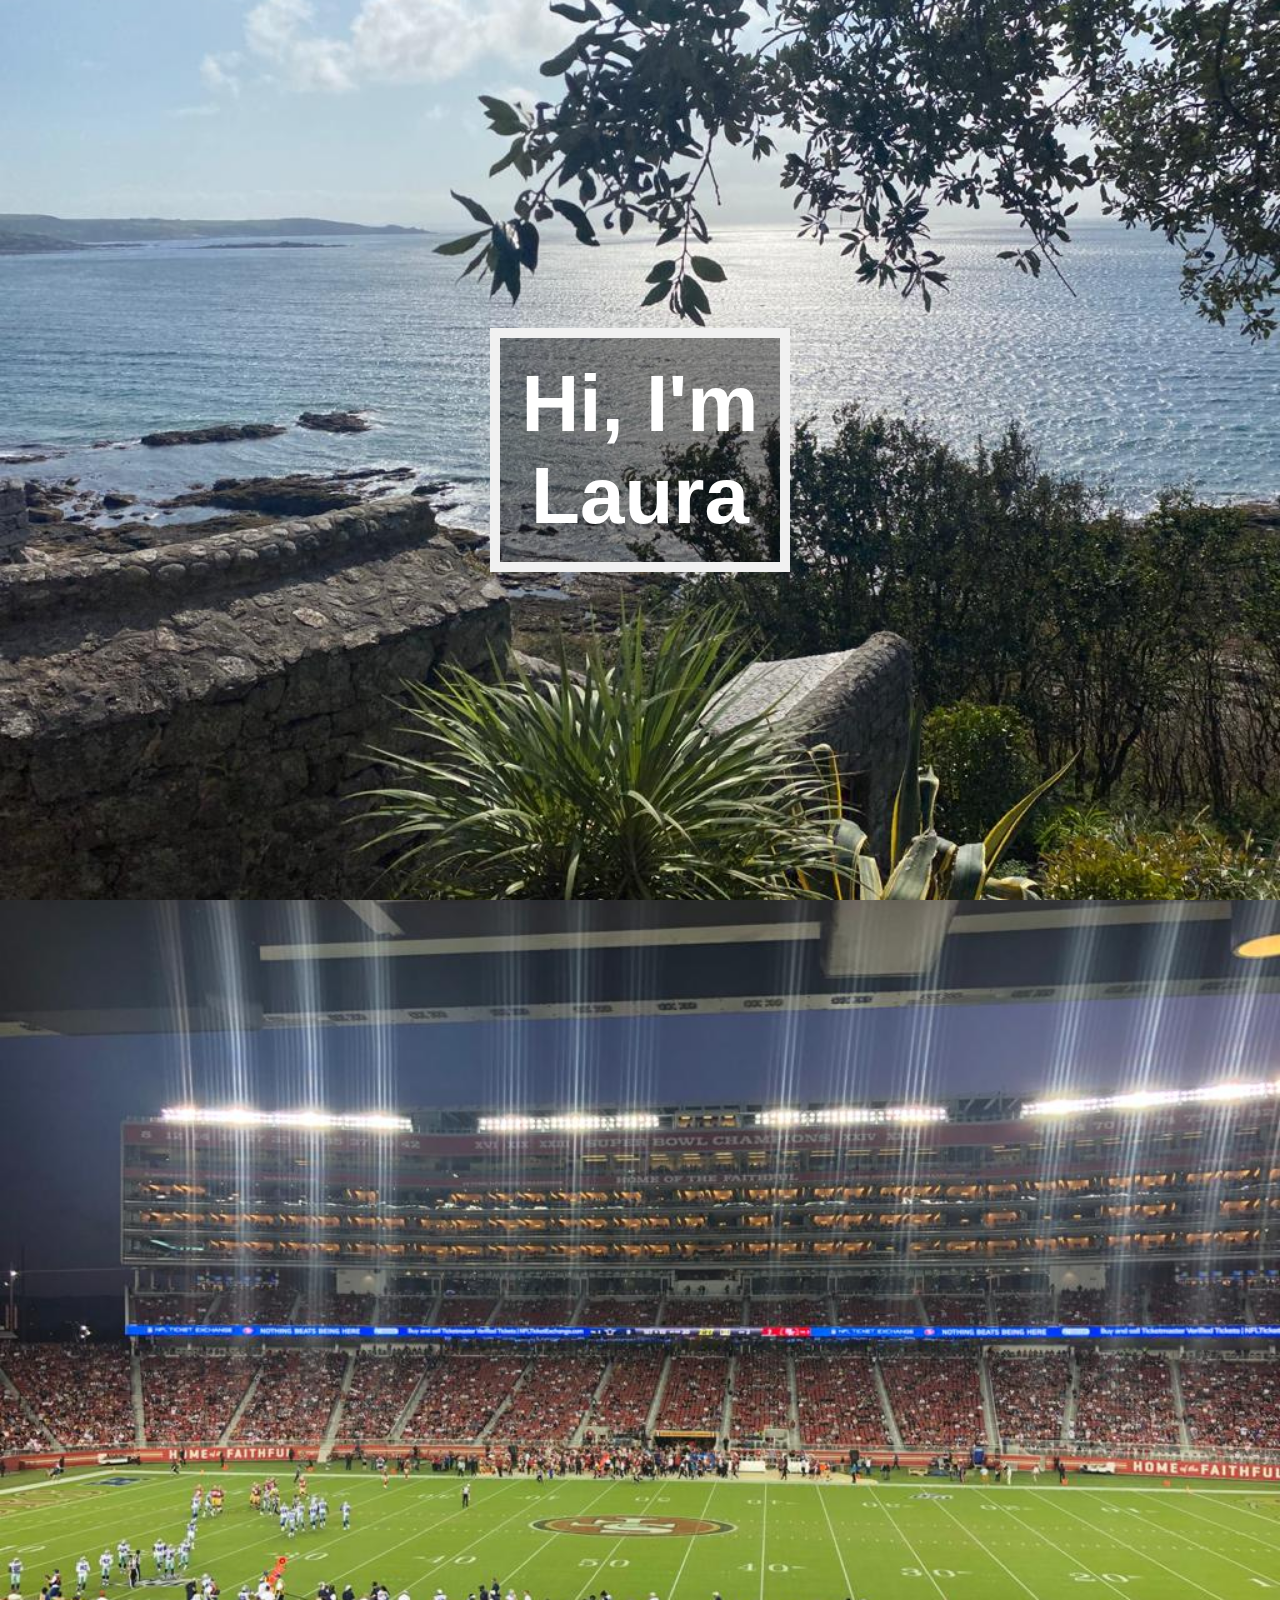
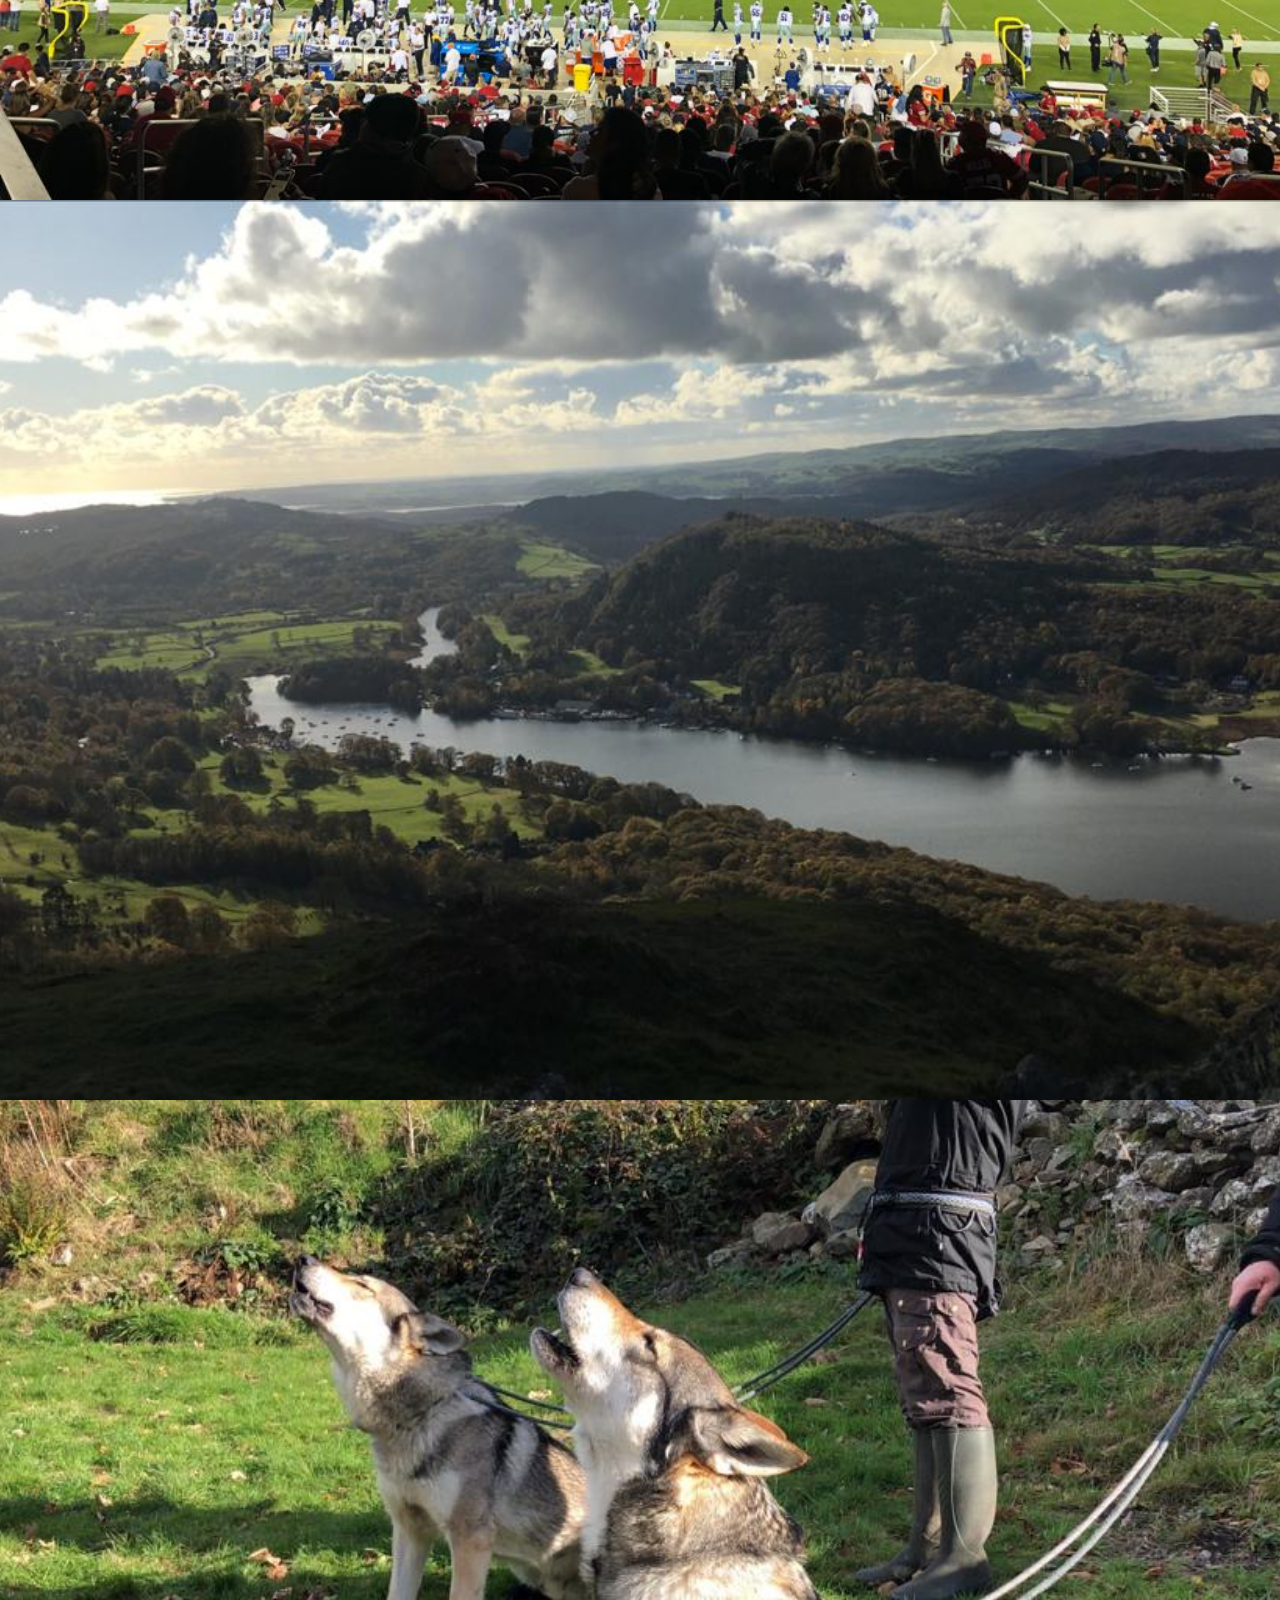
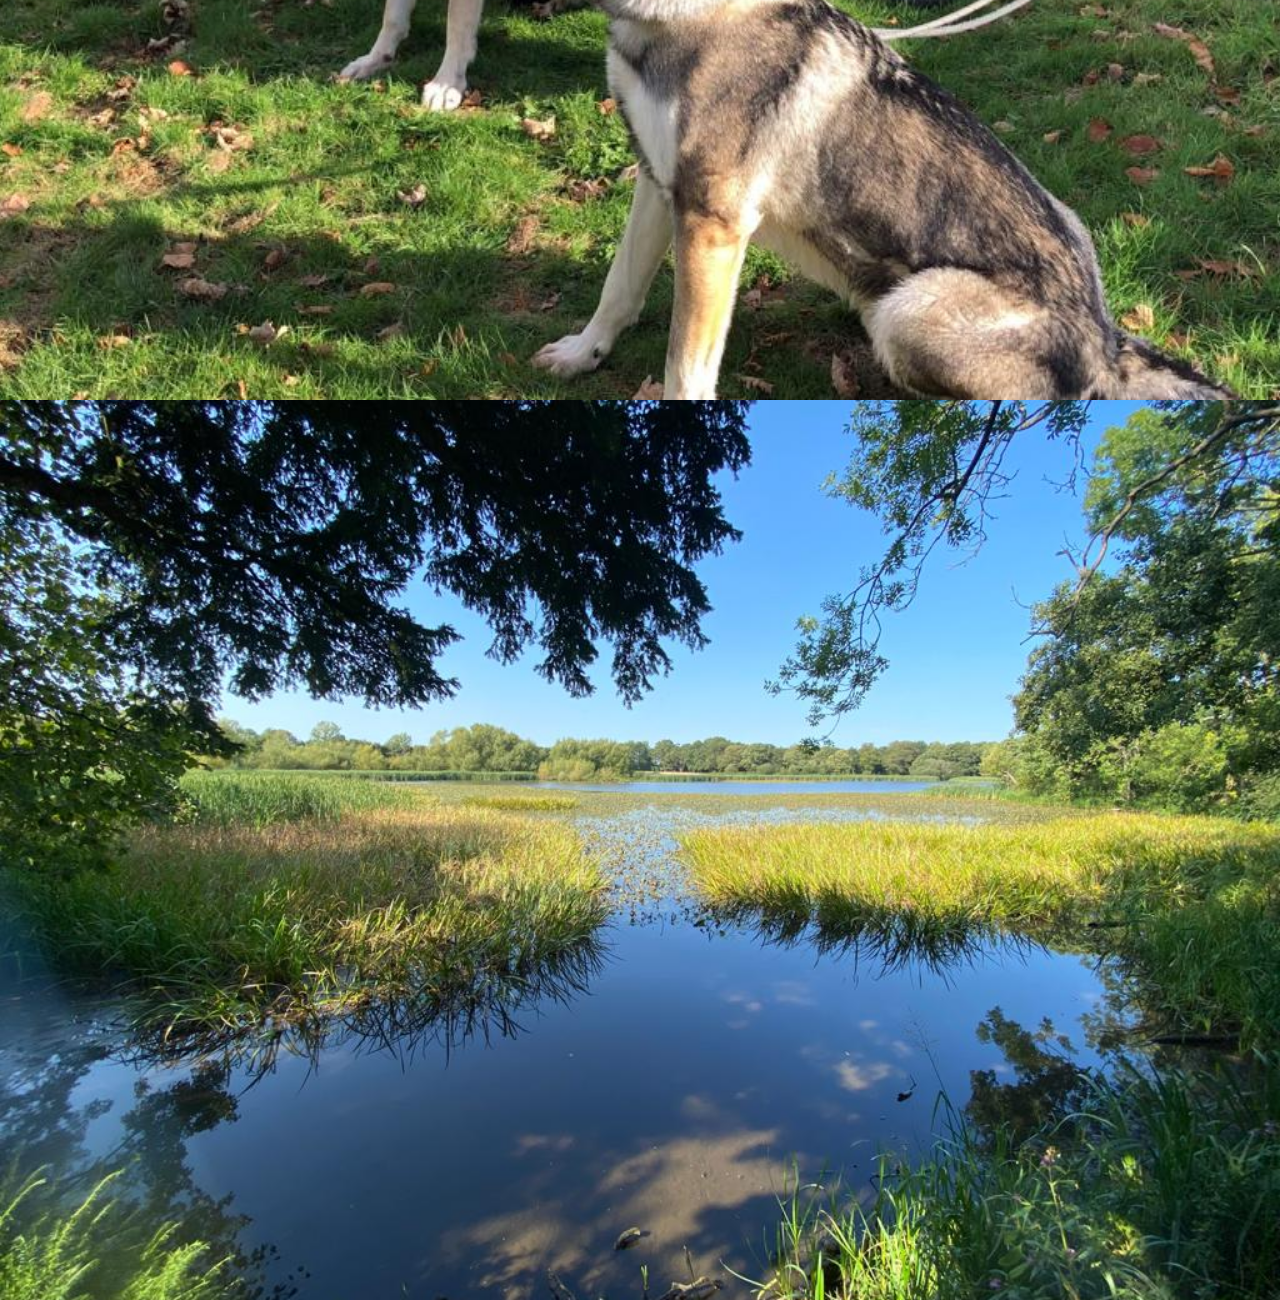
==== index.html @ 682f7866 "first commit" ====
<!DOCTYPE html>
<html lang="en">
  <head>
    <meta charset="UTF-8" />
    <!--meta name="viewport" content="width=device-width, initial-scale=1.0" /-->
    <meta name="viewport" content="width=device-width, initial-scale=1">
    <meta http-equiv="X-UA-Compatible" content="ie=edge" />
    <link rel="stylesheet" type="text/css" href="style.css" />
    <link href="https://fonts.googleapis.com/css2?family=Raleway:wght@400;500&display=swap" rel="stylesheet">
    <title>Laura</title>
  </head>
  <body>
    <div class="bg-image img1"></div>
    <div class="bg-image img2"></div>
    <div class="bg-image img3"></div>
    <div class="bg-image img4"></div>
    <div class="bg-image img5"></div>
    
    <div class="bg-text">
      <h4>Hi, I'm Laura</h4>
    
    </div>



    <!-- <div class="bg-text">Hi, I'm Laura</div>
    <h5 id="myInfo">School of Code 4.0 Bootcamper | Animal Lover | Sports Fan | PS4 Enthusiast</h5>
    (picture of me here) -->


    
    
 
  </body>
</html>
---- style.css ----
body, html {
    height: 100%;
    margin: 0;
    font-family: Arial, Helvetica, sans-serif;
  }
  
  * {
    box-sizing: border-box;
  }
  
  .bg-image {
    /* Full height */
    height: 100%;
    
    /* Center and scale the image nicely */
    background-position: center;
    background-repeat: no-repeat;
    background-size: cover;
  }
  
  /* Images used */
  .img1 { background-image: url("./images/1.jpg"); }
  .img2 { background-image: url("./images/2.jpg"); }
  .img3 { background-image: url("./images/3.jpg"); }
  .img4 { background-image: url("./images/4.jpg"); }
  .img5 { background-image: url("./images/5.jpg"); }

  
  /* Position text in the middle of the page/image */
  .bg-text {
    background-color: rgb(0,0,0); /* Fallback color */
    background-color: rgba(0,0,0, 0.4); /* Black w/opacity/see-through */
    color: white;
    font-weight: bold;
    font-size: 80px;
    border: 10px solid #f1f1f1;
    position: fixed;
    top: 50%;
    left: 50%;
    transform: translate(-50%, -50%);
    z-index: 2;
    width: 300px;
    padding: 20px;
    text-align: center;
  }

  h4 {
      margin: 0px;
  }












/* body {
    background: #667db6;  
background: -webkit-linear-gradient(to right, #667db6, #0082c8, #0082c8, #667db6);  
background: linear-gradient(to right, #667db6, #0082c8, #0082c8, #667db6); 
}

#mainTitle {
    background-color: lightblue;
    color: black;
    padding: 40px;
    text-align: center;
    font-family: 'Raleway', sans-serif;
}

#myInfo {
    background-color: lightblue;
    color: black;
    padding: 40px;
    text-align: center;
    font-family: 'Raleway', sans-serif;
}
  

.bg-text {
    background-color: rgb(0,0,0);
    background-color: rgba(0,0,0,0.4);
    color: white;
    font-weight: bold;
    font-size: 80px;
    border: 10px solid #f1f1f1;
    position: fixed;
    top: 50%;
    left: 50%;
    transform: translate(-50%, -50%);
    z-index: 2;
    width: 300px;
    padding: 20px;
    text-align: center;
    } */
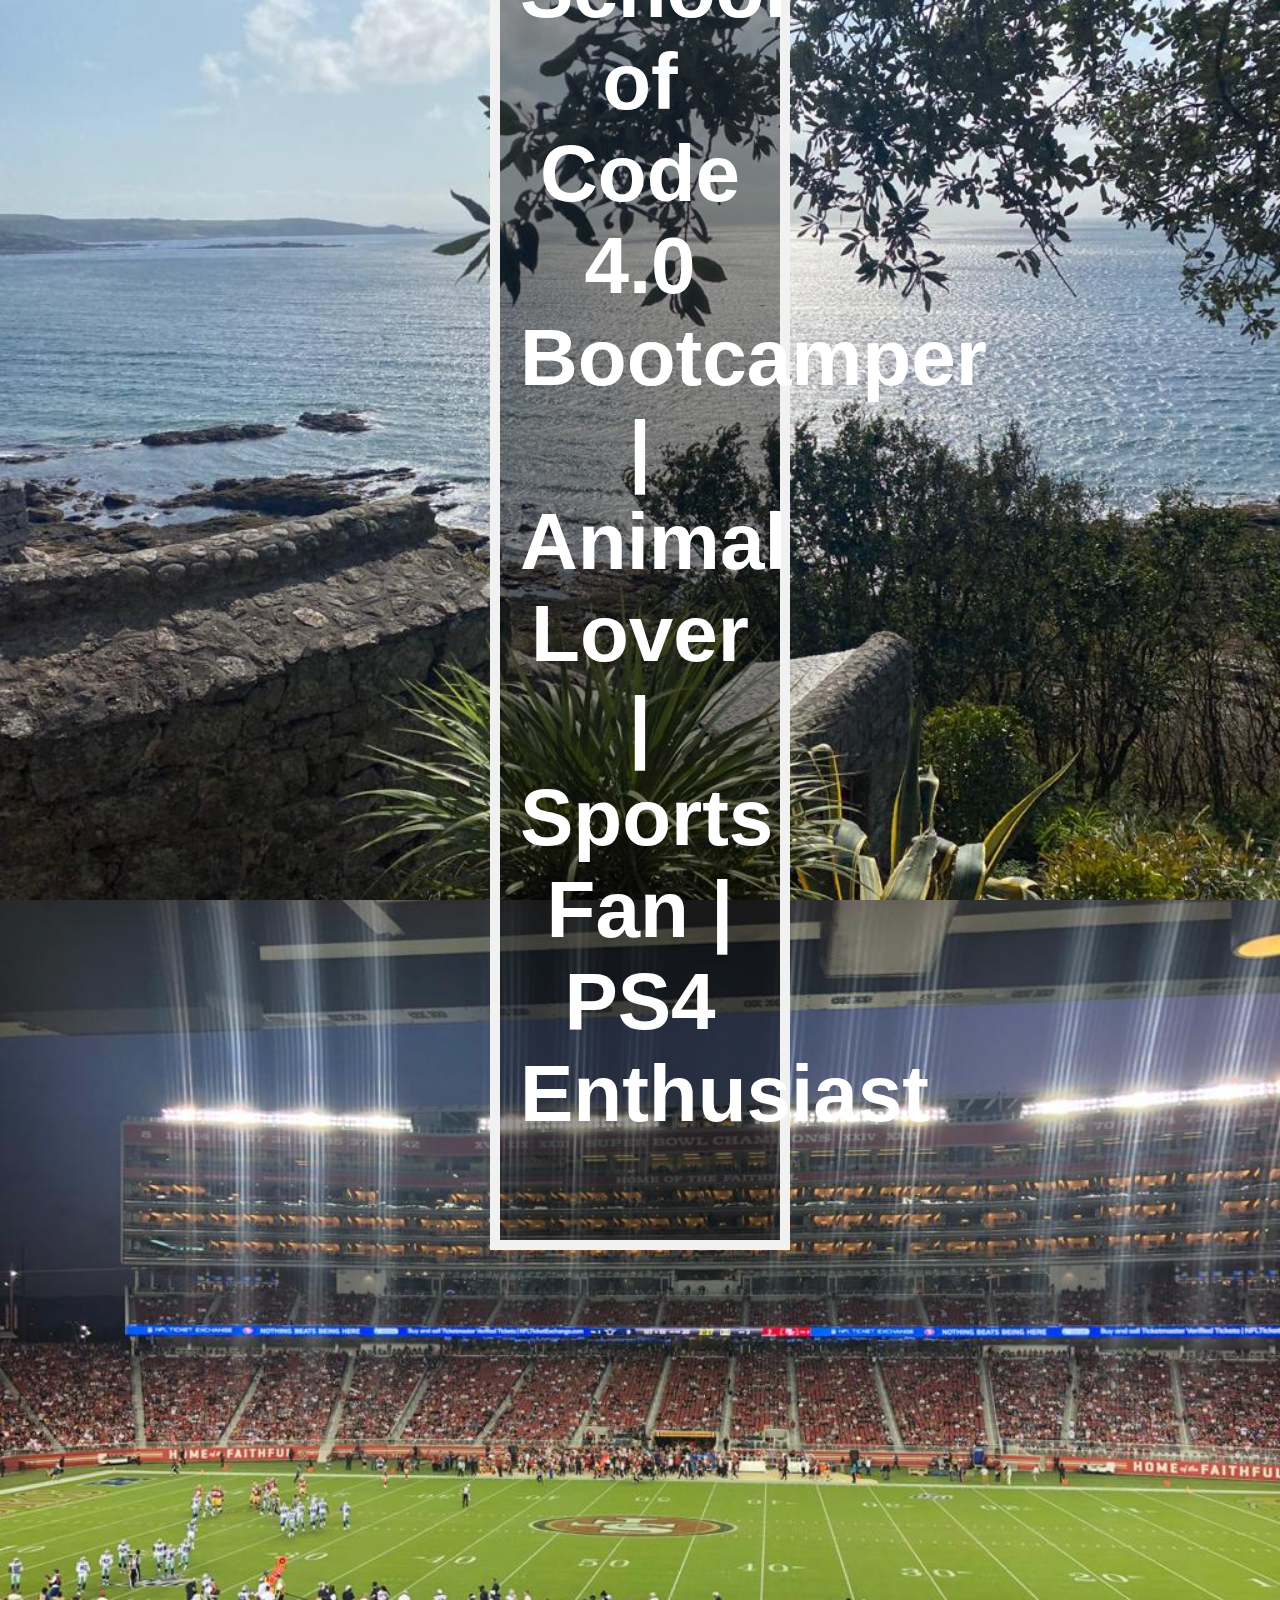
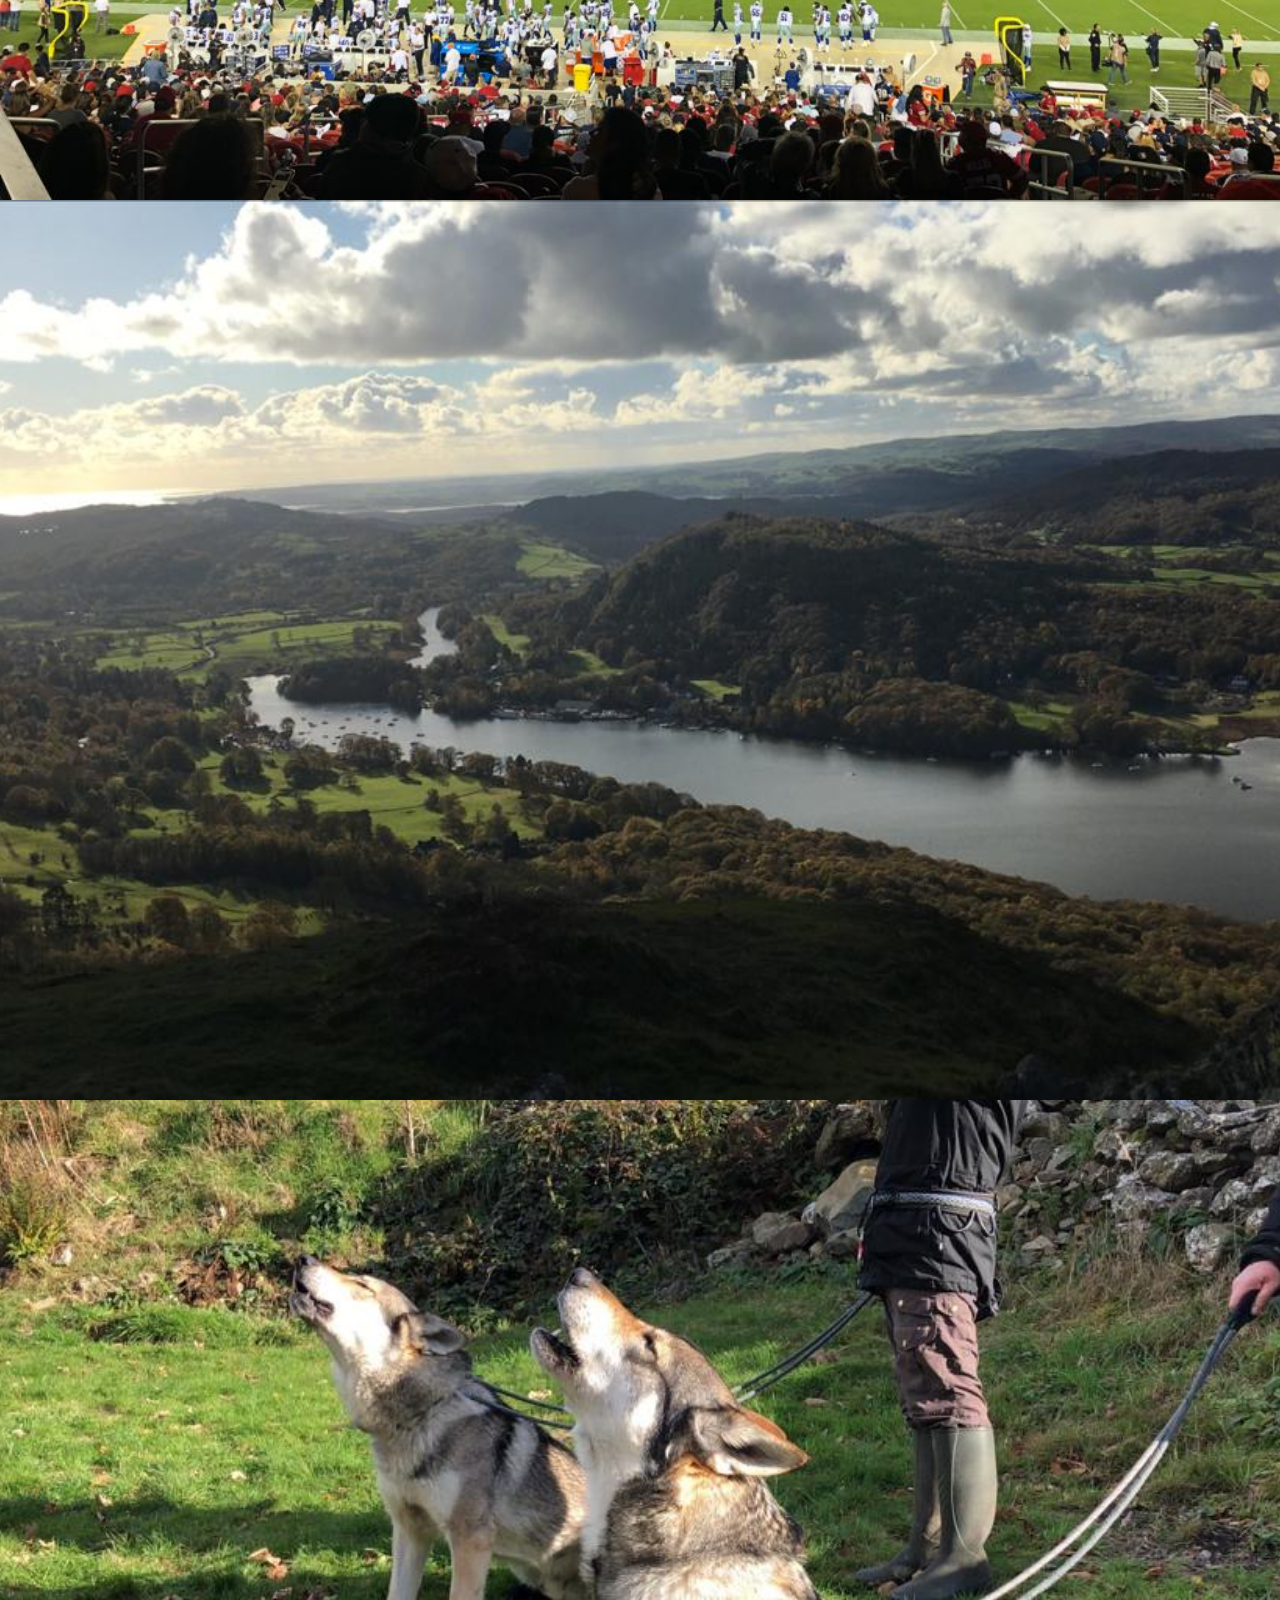
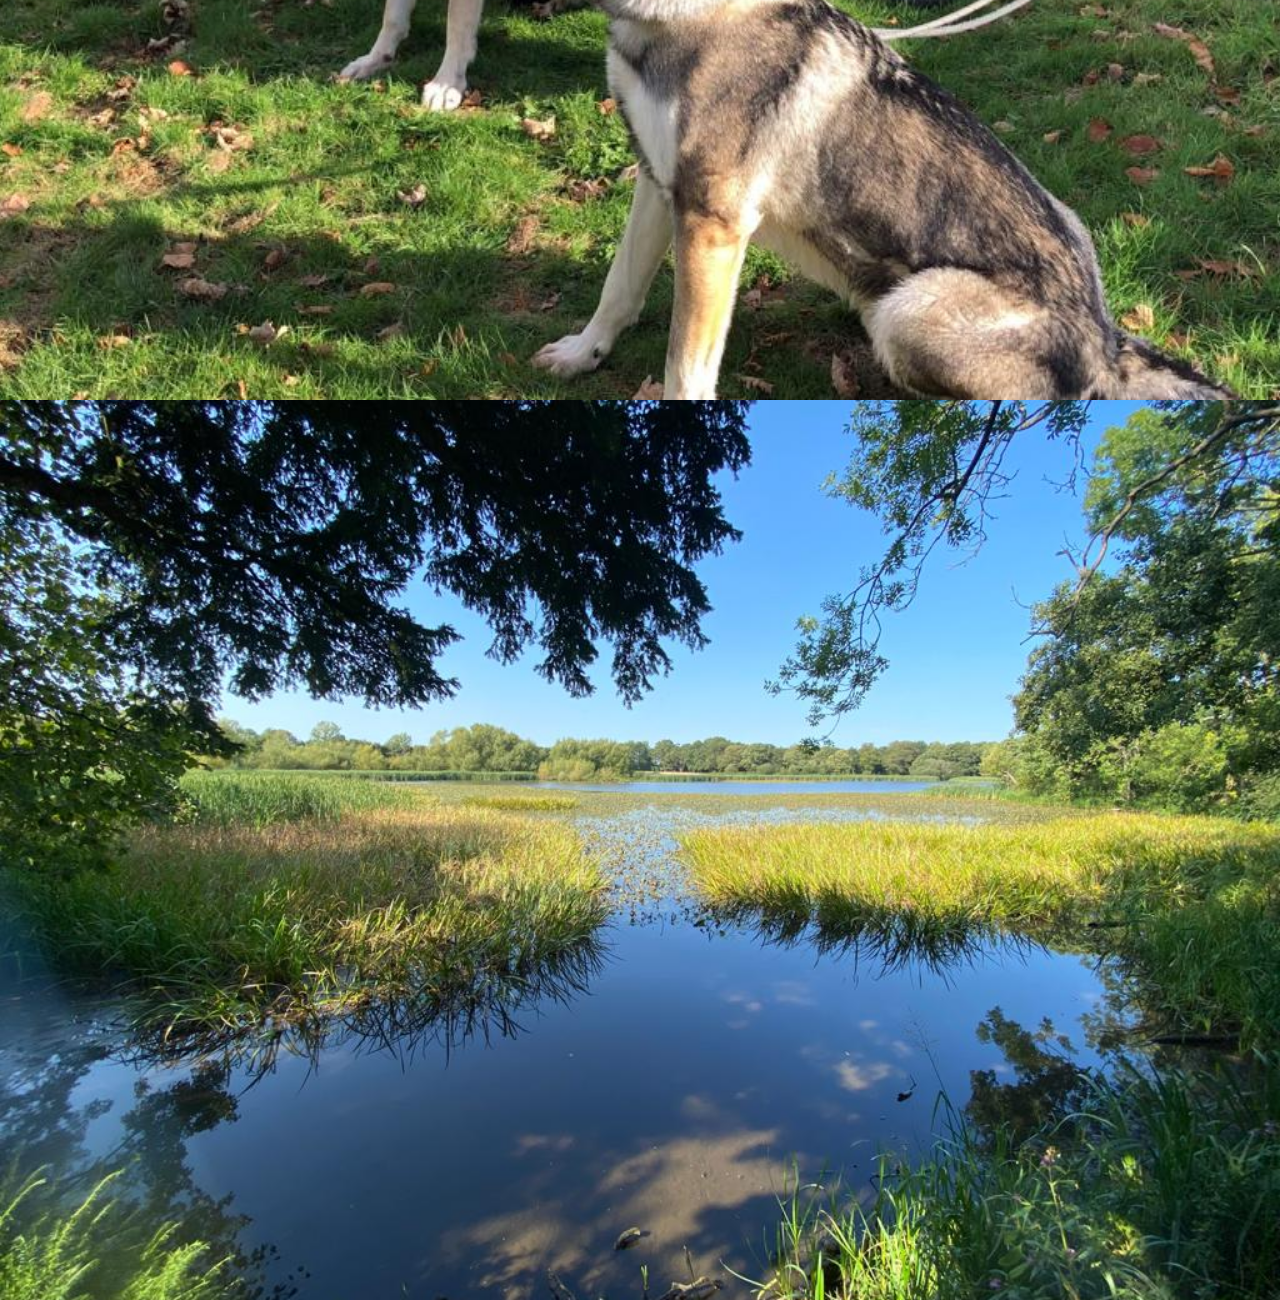
==== commit 9ee4b308: "Added p tag - bio" ====
--- a/index.html
+++ b/index.html
@@ -18,17 +18,9 @@
     
     <div class="bg-text">
       <h4>Hi, I'm Laura</h4>
+      <p>School of Code 4.0 Bootcamper | Animal Lover | Sports Fan | PS4 Enthusiast</p>
     
-    </div>
-
-
-
-    <!-- <div class="bg-text">Hi, I'm Laura</div>
-    <h5 id="myInfo">School of Code 4.0 Bootcamper | Animal Lover | Sports Fan | PS4 Enthusiast</h5>
-    (picture of me here) -->
-
-
-    
+    </div>   
     
  
   </body>
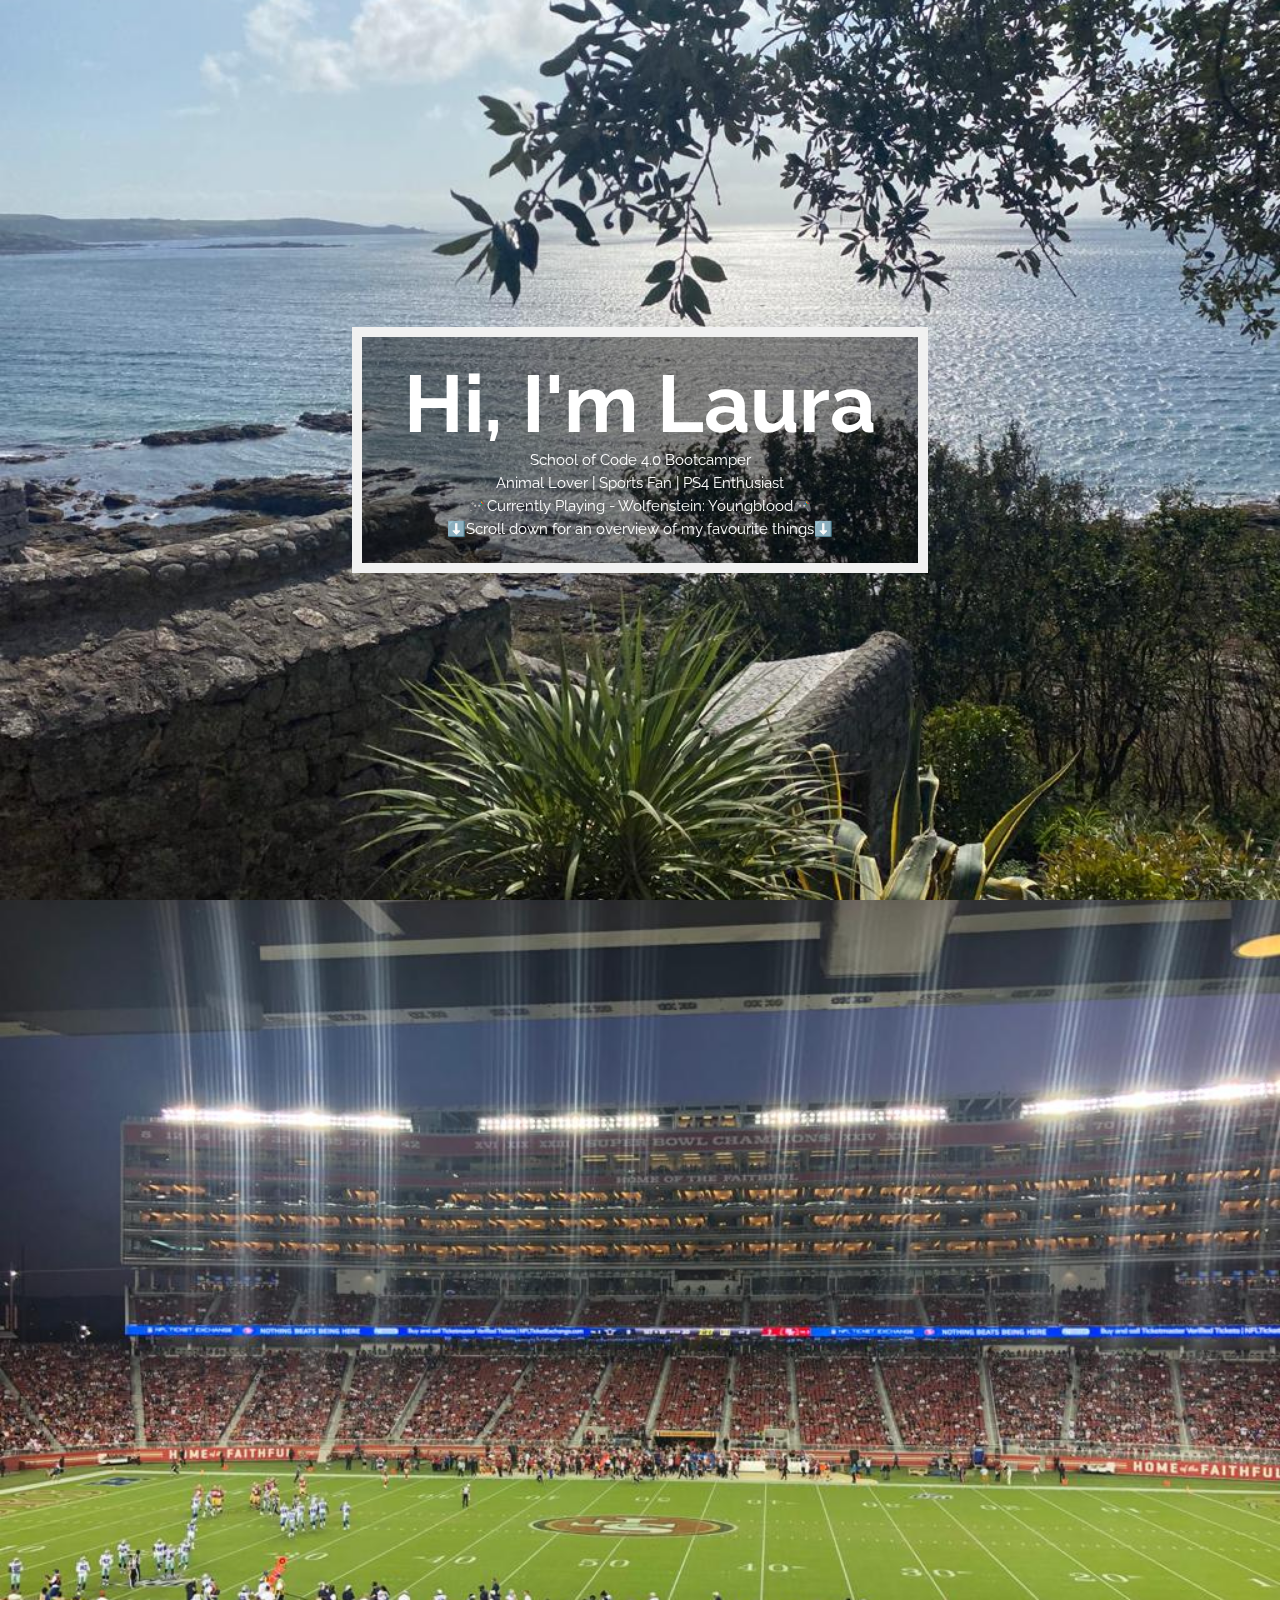
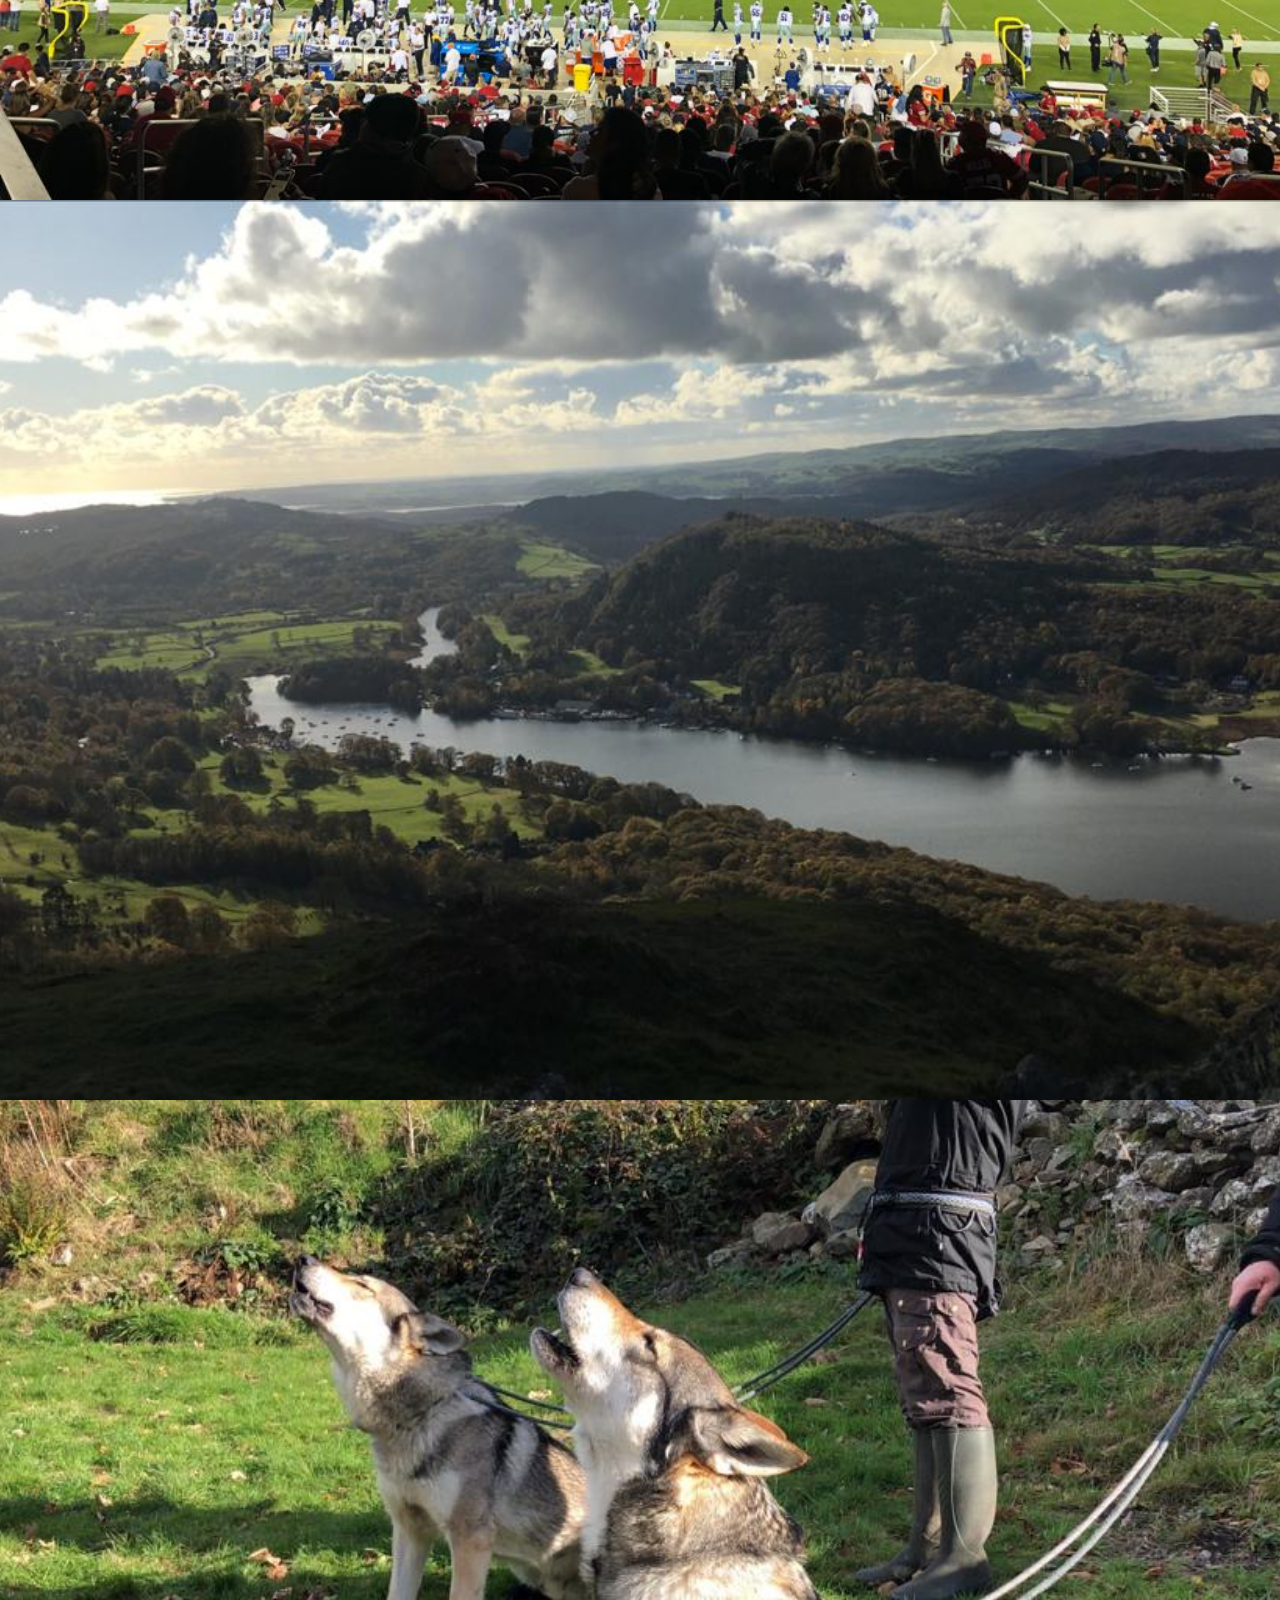
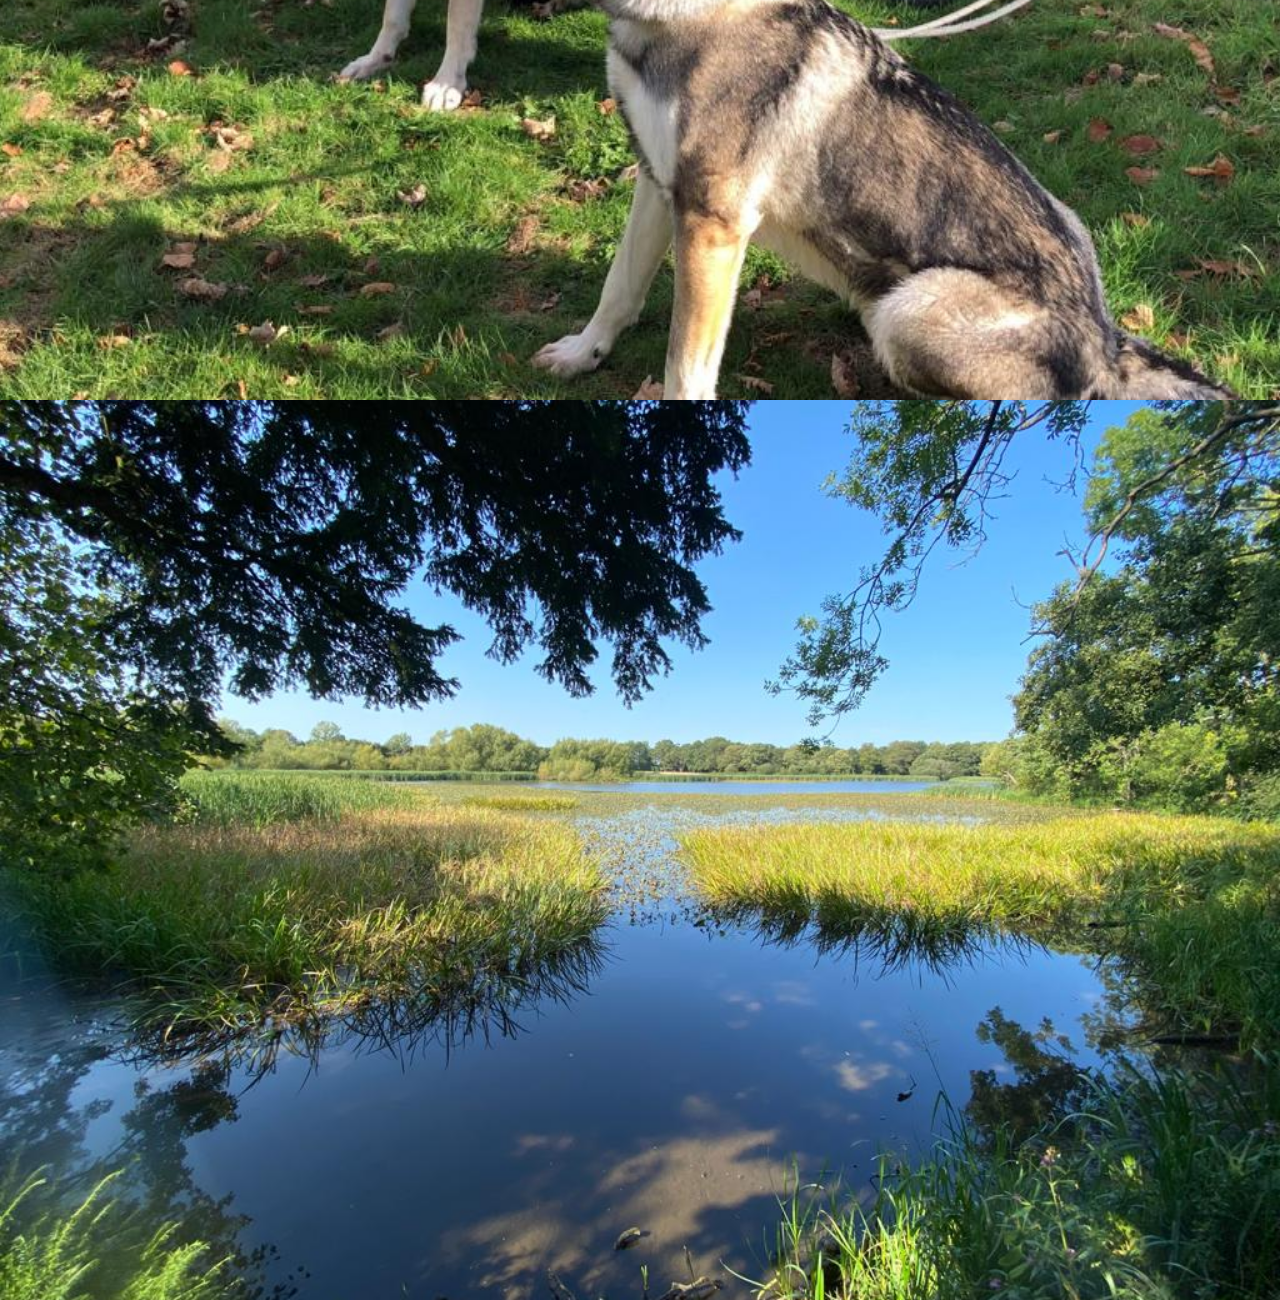
==== commit aeb9314a: "Full front page" ====
--- a/index.html
+++ b/index.html
@@ -18,7 +18,10 @@
     
     <div class="bg-text">
       <h4>Hi, I'm Laura</h4>
-      <p>School of Code 4.0 Bootcamper | Animal Lover | Sports Fan | PS4 Enthusiast</p>
+      <p>School of Code 4.0 Bootcamper</p>
+      <p>Animal Lover | Sports Fan | PS4 Enthusiast</p>
+      <p>🎮Currently Playing - Wolfenstein: Youngblood🎮</p>
+      <p>⬇️Scroll down for an overview of my favourite things⬇️</p>
     
     </div>   
     
--- a/style.css
+++ b/style.css
@@ -1,7 +1,7 @@
 body, html {
     height: 100%;
     margin: 0;
-    font-family: Arial, Helvetica, sans-serif;
+    font-family: 'Raleway', sans-serif;
   }
   
   * {
@@ -26,26 +26,34 @@
   .img5 { background-image: url("./images/5.jpg"); }
 
   
-  /* Position text in the middle of the page/image */
+
   .bg-text {
-    background-color: rgb(0,0,0); /* Fallback color */
-    background-color: rgba(0,0,0, 0.4); /* Black w/opacity/see-through */
-    color: white;
-    font-weight: bold;
-    font-size: 80px;
+    background-color: rgb(0,0,0); 
+    background-color: rgba(0,0,0, 0.4); 
     border: 10px solid #f1f1f1;
     position: fixed;
     top: 50%;
     left: 50%;
     transform: translate(-50%, -50%);
     z-index: 2;
-    width: 300px;
+    width: 45vw;
     padding: 20px;
     text-align: center;
   }
 
   h4 {
+    margin: 0px;
+    color: white;
+    font-weight: bold;
+    font-size: 80px;
+  }
+
+  p {
       margin: 0px;
+      color: white;
+      font-weight: normal;
+      font-size: 15px;
+      padding-bottom: 5px;
   }
 
 
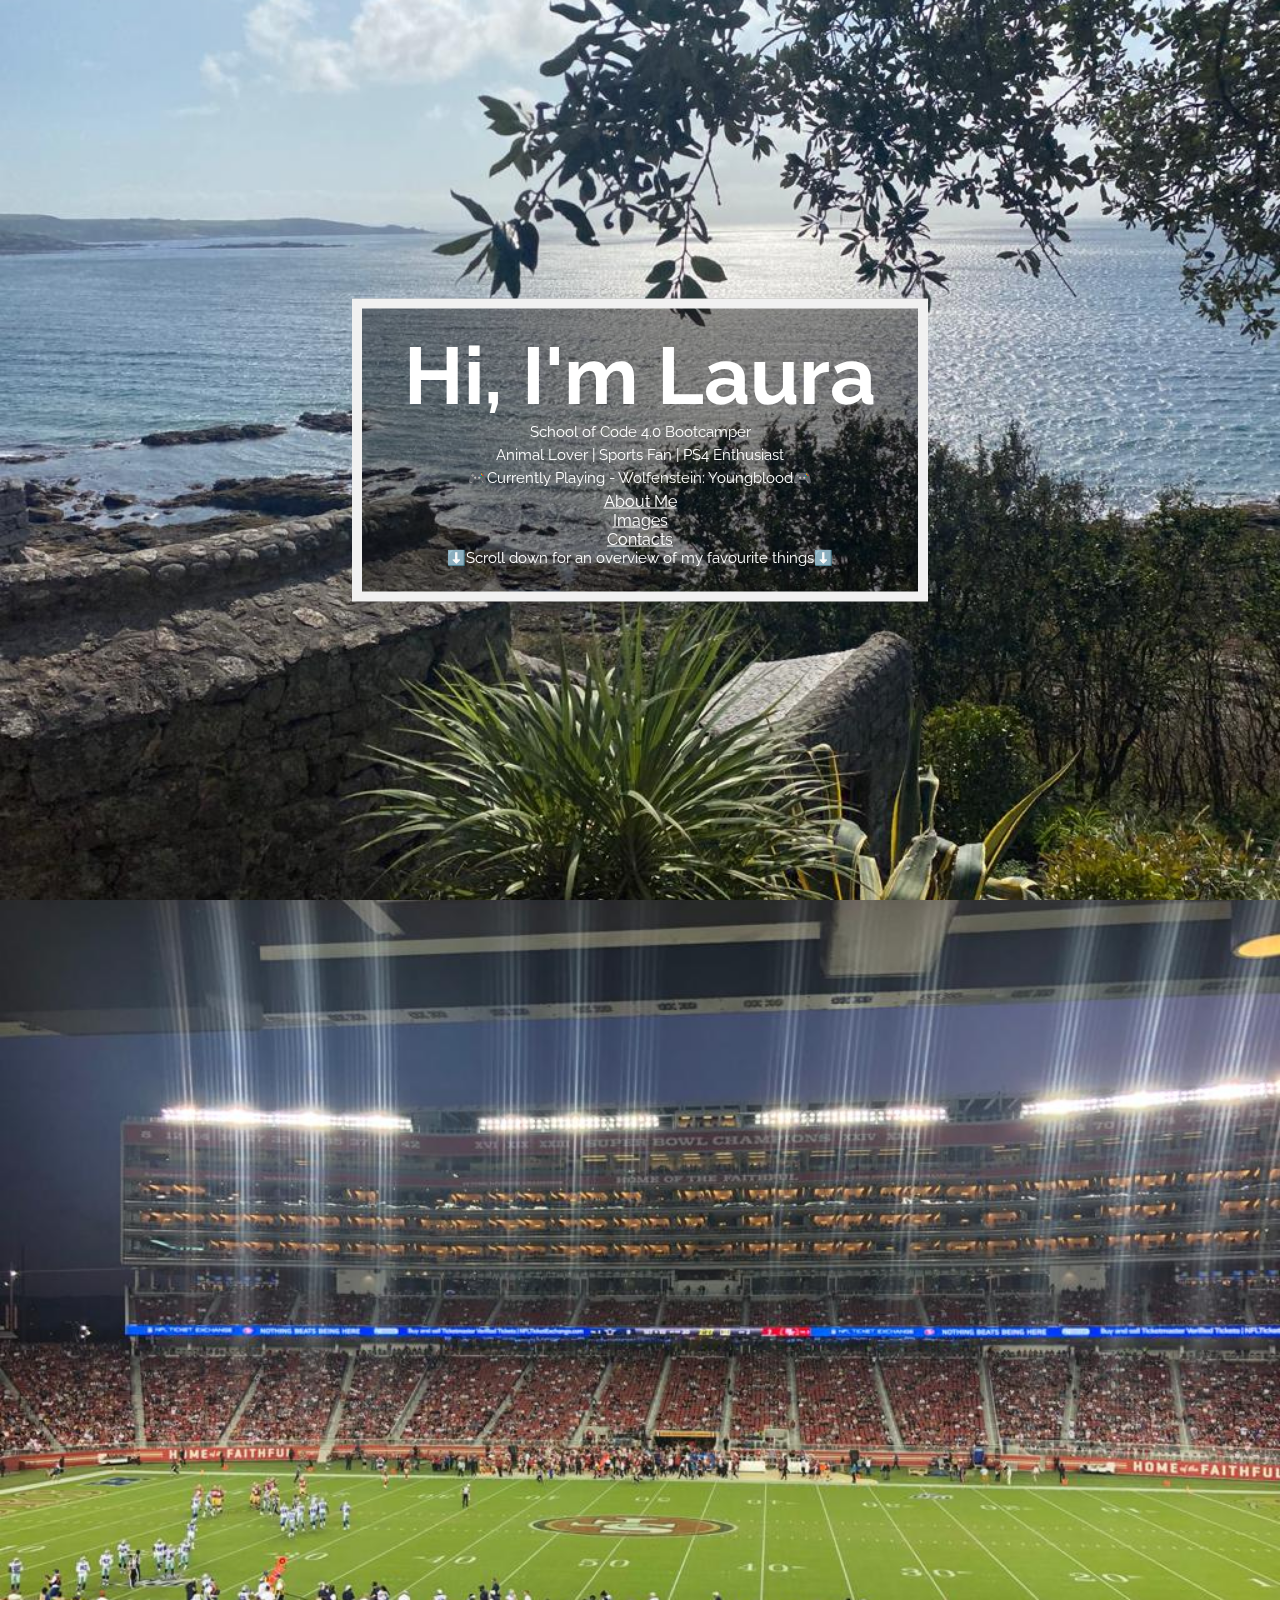
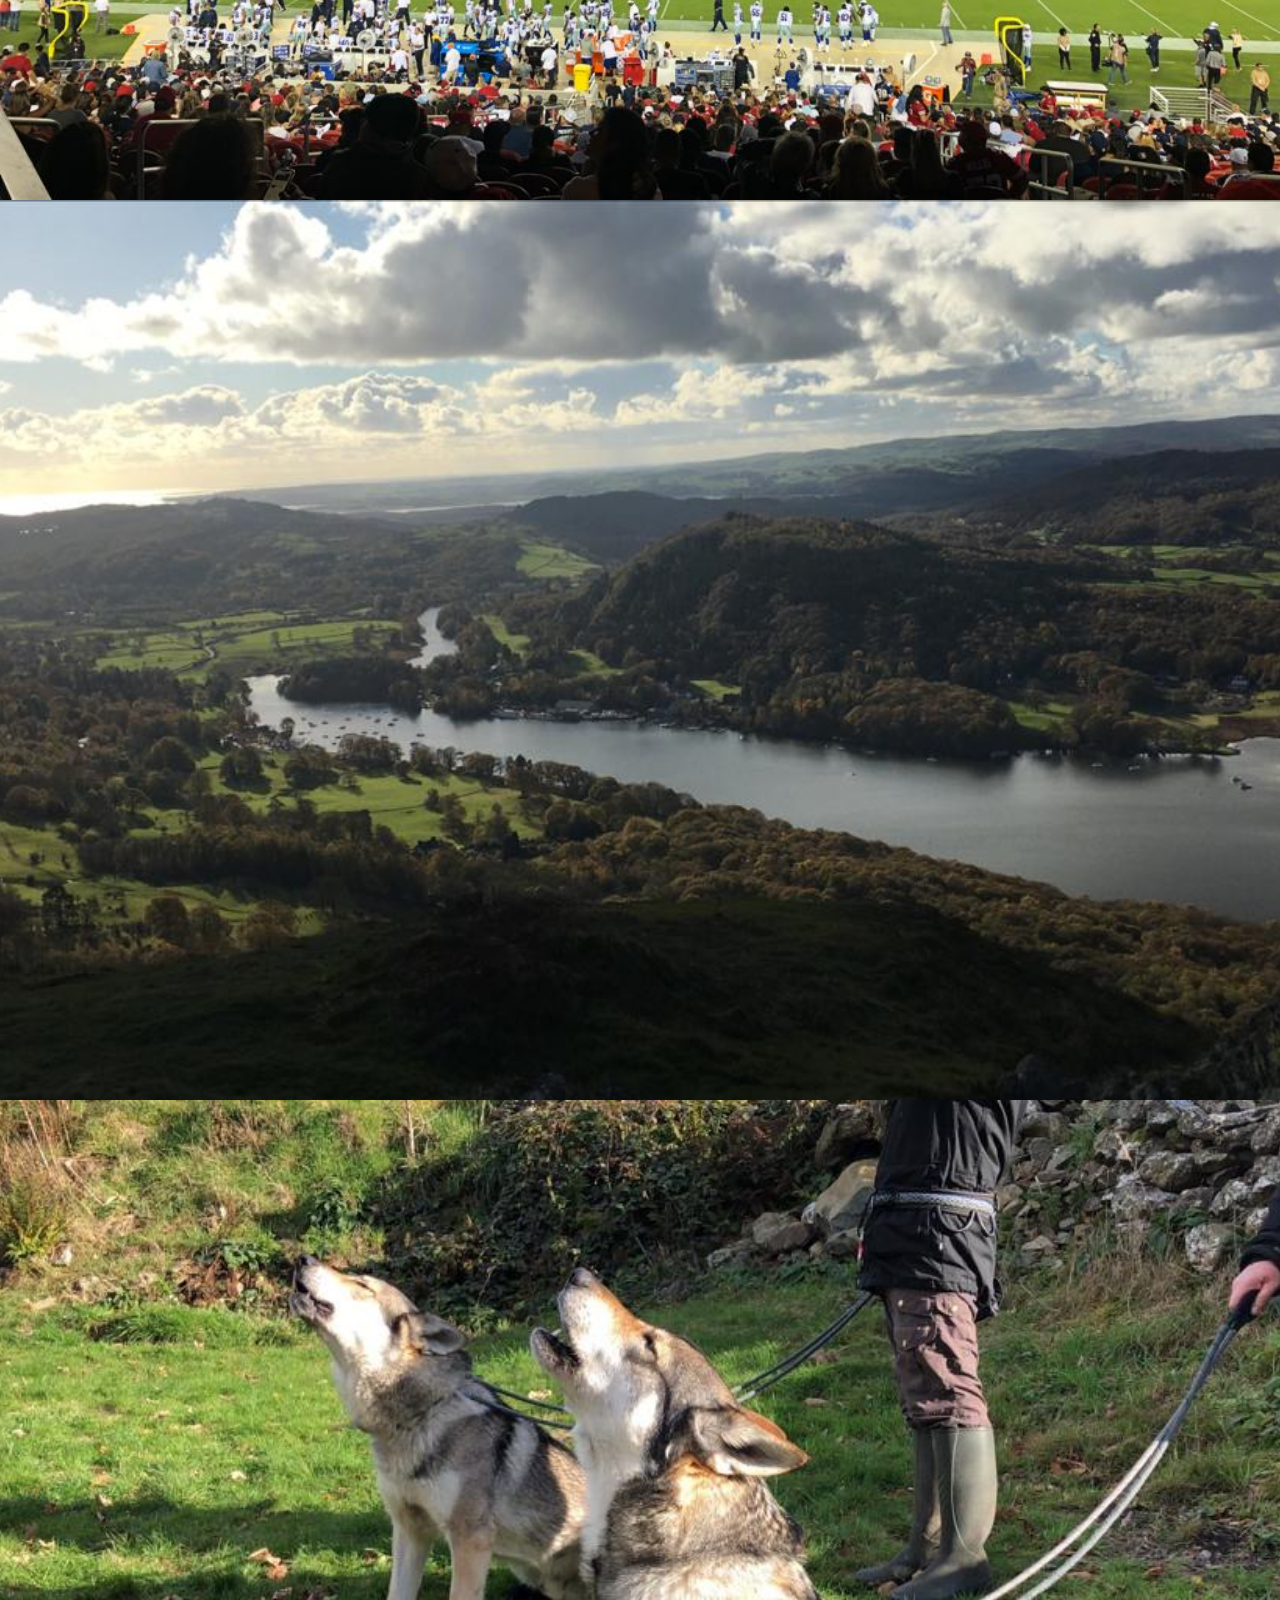
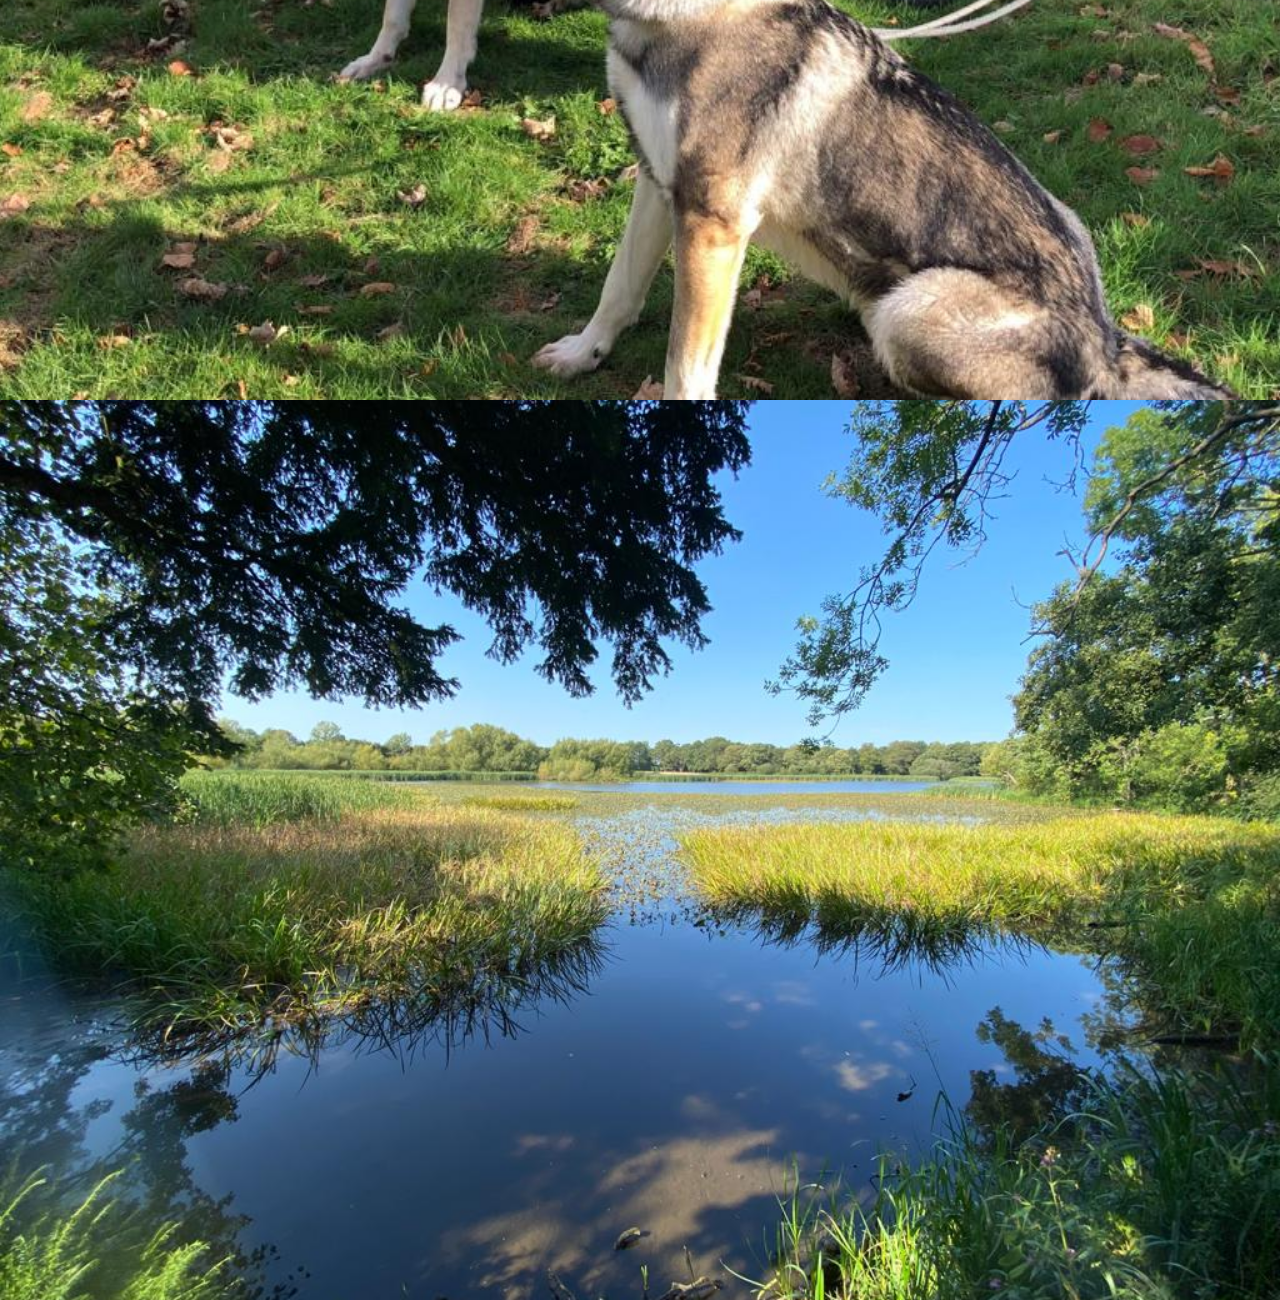
==== commit 39a8a9aa: "Updated Site" ====
--- a/index.html
+++ b/index.html
@@ -2,7 +2,6 @@
 <html lang="en">
   <head>
     <meta charset="UTF-8" />
-    <!--meta name="viewport" content="width=device-width, initial-scale=1.0" /-->
     <meta name="viewport" content="width=device-width, initial-scale=1">
     <meta http-equiv="X-UA-Compatible" content="ie=edge" />
     <link rel="stylesheet" type="text/css" href="style.css" />
@@ -21,6 +20,9 @@
       <p>School of Code 4.0 Bootcamper</p>
       <p>Animal Lover | Sports Fan | PS4 Enthusiast</p>
       <p>🎮Currently Playing - Wolfenstein: Youngblood🎮</p>
+      <a href="about.html" class="linkshome"><li>About Me</li></a>
+      <a href="gallery.html" class="linkshome"><li>Images</li></a>
+      <a href="socialmedia.html" class="linkshome"><li>Contacts</li></a>
       <p>⬇️Scroll down for an overview of my favourite things⬇️</p>
     
     </div>   
--- a/style.css
+++ b/style.css
@@ -1,7 +1,10 @@
+/*Homepage*/
 body, html {
     height: 100%;
     margin: 0;
     font-family: 'Raleway', sans-serif;
+    background: -webkit-linear-gradient(to right, #eaffdo, #95e1d3);  /* Chrome 10-25, Safari 5.1-6 */
+    background: linear-gradient(to right, #eaffdo, #95e1d3); /* W3C, IE 10+/ Edge, Firefox 16+, Chrome 26+, Opera 12+, Safari 7+ */
   }
   
   * {
@@ -9,16 +12,13 @@
   }
   
   .bg-image {
-    /* Full height */
     height: 100%;
     
-    /* Center and scale the image nicely */
     background-position: center;
     background-repeat: no-repeat;
     background-size: cover;
   }
   
-  /* Images used */
   .img1 { background-image: url("./images/1.jpg"); }
   .img2 { background-image: url("./images/2.jpg"); }
   .img3 { background-image: url("./images/3.jpg"); }
@@ -56,53 +56,187 @@
       padding-bottom: 5px;
   }
 
-
-
-
-
-
-
-
-
-
-
-
-/* body {
-    background: #667db6;  
-background: -webkit-linear-gradient(to right, #667db6, #0082c8, #0082c8, #667db6);  
-background: linear-gradient(to right, #667db6, #0082c8, #0082c8, #667db6); 
+  .linkshome {
+    color:white;
+    flex-direction: row;
+    justify-content: center;
+    list-style-type:none;
+  }
+
+  /* About Me */
+  body {
+    font-family: "Raleway", sans-serif;
+  }
+  
+  .sidenav {
+    background: #FCE38A;
+    grid-area: sidenav;
+    display: flex;
+    flex-direction: column;
+
+  }
+    .center{
+    display: block;
+    margin-left: auto;
+    margin-right: auto;
+    width: 80%;
+    height: 80%;
+  }
+
+  .links {
+    width: 100px;
+    margin-left: auto;
+    margin-right: auto;
+    margin-bottom: 10px;
+    padding: 5px;
+    border: 3px;
+    border-color: black;
+    border-radius: 20px;
+    cursor: pointer;
+    list-style-type:none;
+  }
+
+  .aboutbody {
+    display: grid;
+    grid-template-columns: 30% 70%;
+    grid-template-rows: 1fr;
+    grid-template-areas: "sidenav" "main";
+  }
+
+  .main {
+    grid-area: "main";
+    margin-left: 10px;
+  }
+
+  .main h2 {
+    margin-left:-50px;
+  }
+
+  .main p {
+    color: black;
+    margin-right:40%;
+  }
+
+  .main h5 {
+    color: black;
+    font-size: 30px;
+    margin: 20px;
+  }
+
+  .LauraImage {
+    width: 80%;
+    height: auto;
+    padding-left:50px;
+  }
+
+  /*Contacts*/
+  body {
+    font-family: "Raleway", sans-serif;
+  }
+  
+  .sidenavsocial {
+    background: #FCE38A;
+    grid-area: sidenav;
+    display: flex;
+    flex-direction: column;
+    width: 200px;
+
+  }
+    .center{
+    display: block;
+    margin-left: auto;
+    margin-right: auto;
+    width: 80%;
+    height: 80%;
+  }
+
+  .links {
+    width: 100px;
+    margin-left: auto;
+    margin-right: auto;
+    margin-bottom: 10px;
+    padding: 5px;
+    border: 3px;
+    border-color: black;
+    border-radius: 20px;
+    cursor: pointer;
+    list-style-type:none;
+  }
+
+  .socialmediabody {
+    display: grid;
+    grid-template-columns: 30% 70%;
+    grid-template-rows: 1fr;
+    grid-template-areas: "sidenav" "main";
+  }
+
+  .main {
+    grid-area: "main";
+    margin-left: 10px;
+  }
+  h2 {
+    font-family: "Raleway", sans-serif;
+    padding-left:50px;
+  }
+
+  /*a {
+    position:center;
+    padding: 50px;
+  }*/
+
+  .socials img:hover {
+    webkit-filter: blur(4px); /* Chrome, Safari, Opera */
+    filter: blur(4px);
 }
 
-#mainTitle {
-    background-color: lightblue;
-    color: black;
-    padding: 40px;
-    text-align: center;
-    font-family: 'Raleway', sans-serif;
-}
-
-#myInfo {
-    background-color: lightblue;
-    color: black;
-    padding: 40px;
-    text-align: center;
-    font-family: 'Raleway', sans-serif;
-}
-  
-
-.bg-text {
-    background-color: rgb(0,0,0);
-    background-color: rgba(0,0,0,0.4);
-    color: white;
-    font-weight: bold;
-    font-size: 80px;
-    border: 10px solid #f1f1f1;
-    position: fixed;
-    top: 50%;
-    left: 50%;
-    transform: translate(-50%, -50%);
-    z-index: 2;
-    width: 300px;
-    padding: 20px;
-    text-align: center;
-    } */+  .socials img {
+    margin: 2px;
+  }
+
+
+  /*Gallery*/
+
+  .gallery {
+    font-family: "Raleway", sans-serif;
+    background-color: #FCE38A;
+  }
+
+  .sidenavgallery {
+    background: #FCE38A;
+    grid-area: sidenav;
+    display: flex;
+    flex-direction: column;
+    width: 30%;
+
+  }
+    .center{
+    display: block;
+    margin-left: auto;
+    margin-right: auto;
+    width: 80%;
+    height: 80%;
+  }
+
+  .links {
+    width: 100px;
+    margin-left: auto;
+    margin-right: auto;
+    margin-bottom: 10px;
+    padding: 5px;
+    border: 3px;
+    border-color: black;
+    border-radius: 20px;
+    cursor: pointer;
+    list-style-type:none;
+  }
+
+  .gallerybody {
+    display: grid;
+    grid-template-columns: 30% 70%;
+    grid-template-rows: 1fr;
+    grid-template-areas: "sidenav" "main";
+  }
+
+  .main {
+    grid-area: "main";
+    margin-left: 10px;